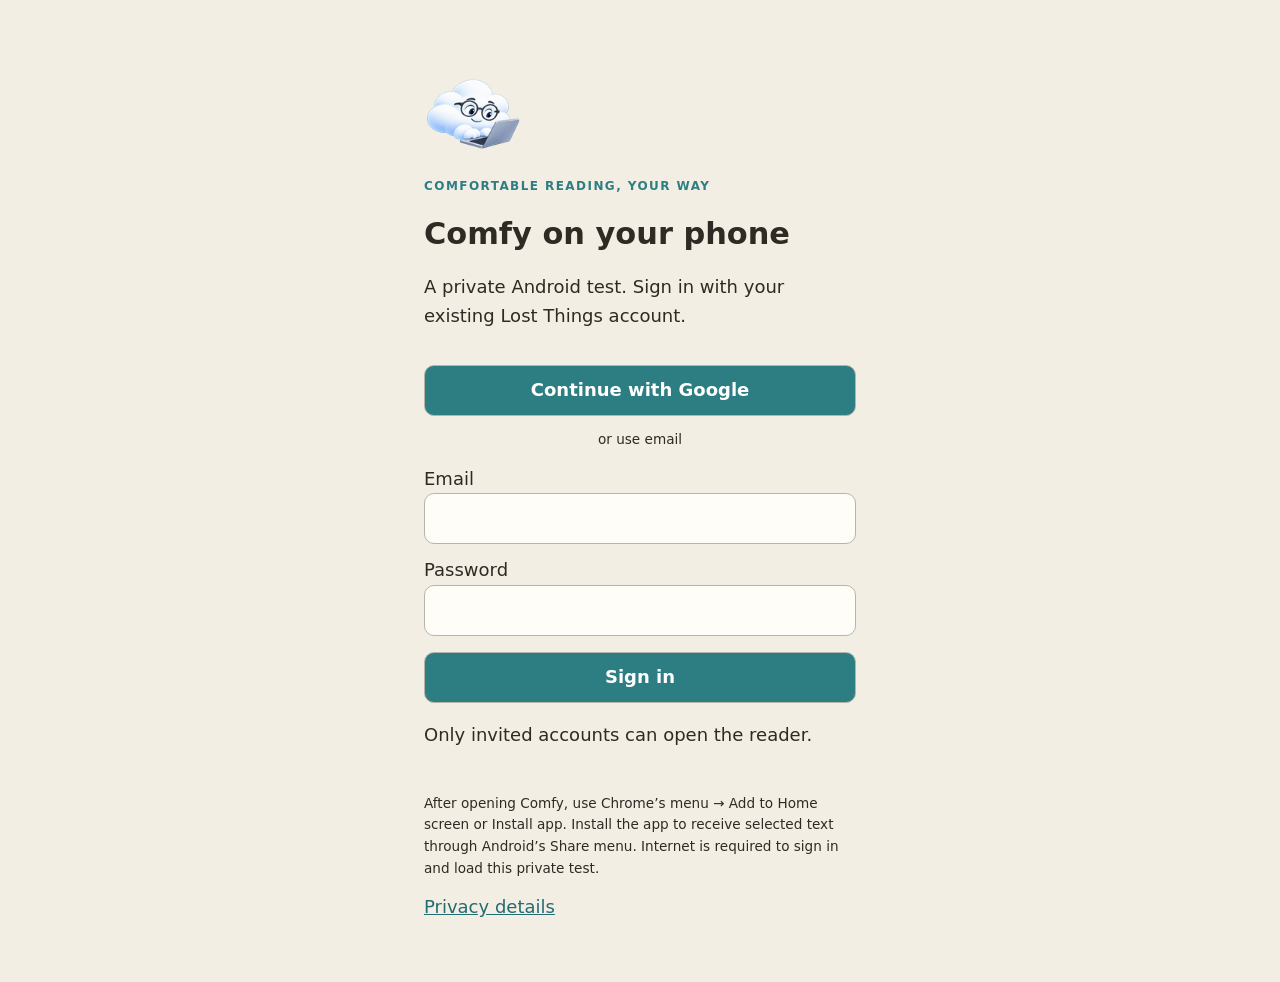
==== mobile-test/index.html @ e3609ec7 "Add Android share target to private Comfy phone test" ====
<!doctype html><html lang="en"><head><meta charset="utf-8"><meta name="viewport" content="width=device-width,initial-scale=1,viewport-fit=cover"><meta name="robots" content="noindex,nofollow"><meta name="theme-color" content="#2d7e83"><meta name="referrer" content="no-referrer"><meta http-equiv="Content-Security-Policy" content="default-src 'self'; script-src 'self' blob:; style-src 'self' blob: 'unsafe-inline'; img-src 'self' data: blob:; font-src data: blob:; connect-src 'self' https://chkdwfcmskkfxqmzgqwf.supabase.co; worker-src 'self' blob:; frame-src 'self' blob:; media-src blob: data:; object-src 'none'; base-uri 'self'; form-action 'self'"><title>Comfy · Private phone test</title><link rel="manifest" href="manifest.webmanifest"><link rel="icon" href="icon.svg"><link rel="stylesheet" href="shell.css"><script src="config.js" defer></script><script src="share-store.js?v=0.1.1" defer></script><script src="mobile.js?v=0.1.1" defer></script></head><body><main id="login"><img class="logo" src="icon.svg" alt="Comfy cloud reading a laptop"><p class="eyebrow">COMFORTABLE READING, YOUR WAY</p><h1>Comfy on your phone</h1><p>A private Android test. Sign in with your existing Lost Things account.</p><button id="google" type="button">Continue with Google</button><p class="or">or use email</p><form id="emailForm"><label for="email">Email</label><input id="email" type="email" autocomplete="username" required><label for="password">Password</label><input id="password" type="password" autocomplete="current-password" required><button type="submit">Sign in</button></form><p id="status" role="status" aria-live="polite">Only invited accounts can open the reader.</p><button id="install" class="quiet" type="button" hidden>Install Comfy</button><p class="small">After opening Comfy, use Chrome’s menu → Add to Home screen or Install app. Install the app to receive selected text through Android’s Share menu. Internet is required to sign in and load this private test.</p><a href="https://comfyreader.github.io/privacy.html" target="_blank" rel="noopener">Privacy details</a></main><header id="sessionBar" hidden><span>Comfy · Android test 0.1.1</span><div><button id="installReader" class="quiet" type="button" hidden>Install</button><button id="signOut" class="quiet" type="button">Sign out</button></div></header><iframe id="reader" title="Comfy comfortable reading view" allow="autoplay" hidden></iframe></body></html>
---- mobile-test/shell.css ----
*{box-sizing:border-box}body{margin:0;background:#f2eee4;color:#2e2a24;font:18px/1.6 system-ui,sans-serif}#login{max-width:480px;margin:4vh auto;padding:24px}h1{font-size:1.9rem;line-height:1.2}.logo{width:96px}.eyebrow{font-size:.75rem;letter-spacing:.12em;color:#2d7e83;font-weight:bold}label{display:block;margin-top:12px}input,button{font:inherit;min-height:48px;width:100%;border-radius:10px;padding:10px 14px;border:1px solid #b7b5aa}input{background:#fffdf7;color:inherit}button{cursor:pointer;margin-top:16px;background:#2d7e83;color:white;font-weight:600}button:disabled{opacity:.6;cursor:wait}.quiet{background:#fffdf7;color:#2e2a24}.or{text-align:center;font-size:.85rem}.small{font-size:.85rem}#status{min-height:3em}#sessionBar{height:54px;display:flex;align-items:center;justify-content:space-between;padding:5px 12px;background:#fffdf7;border-bottom:1px solid #d8d2c6;font-size:14px}#sessionBar button{width:auto;min-height:40px;margin:0 0 0 6px;padding:4px 10px}#reader{border:0;width:100%;height:calc(100dvh - 54px);display:block}a{color:#246b72}[hidden]{display:none!important}
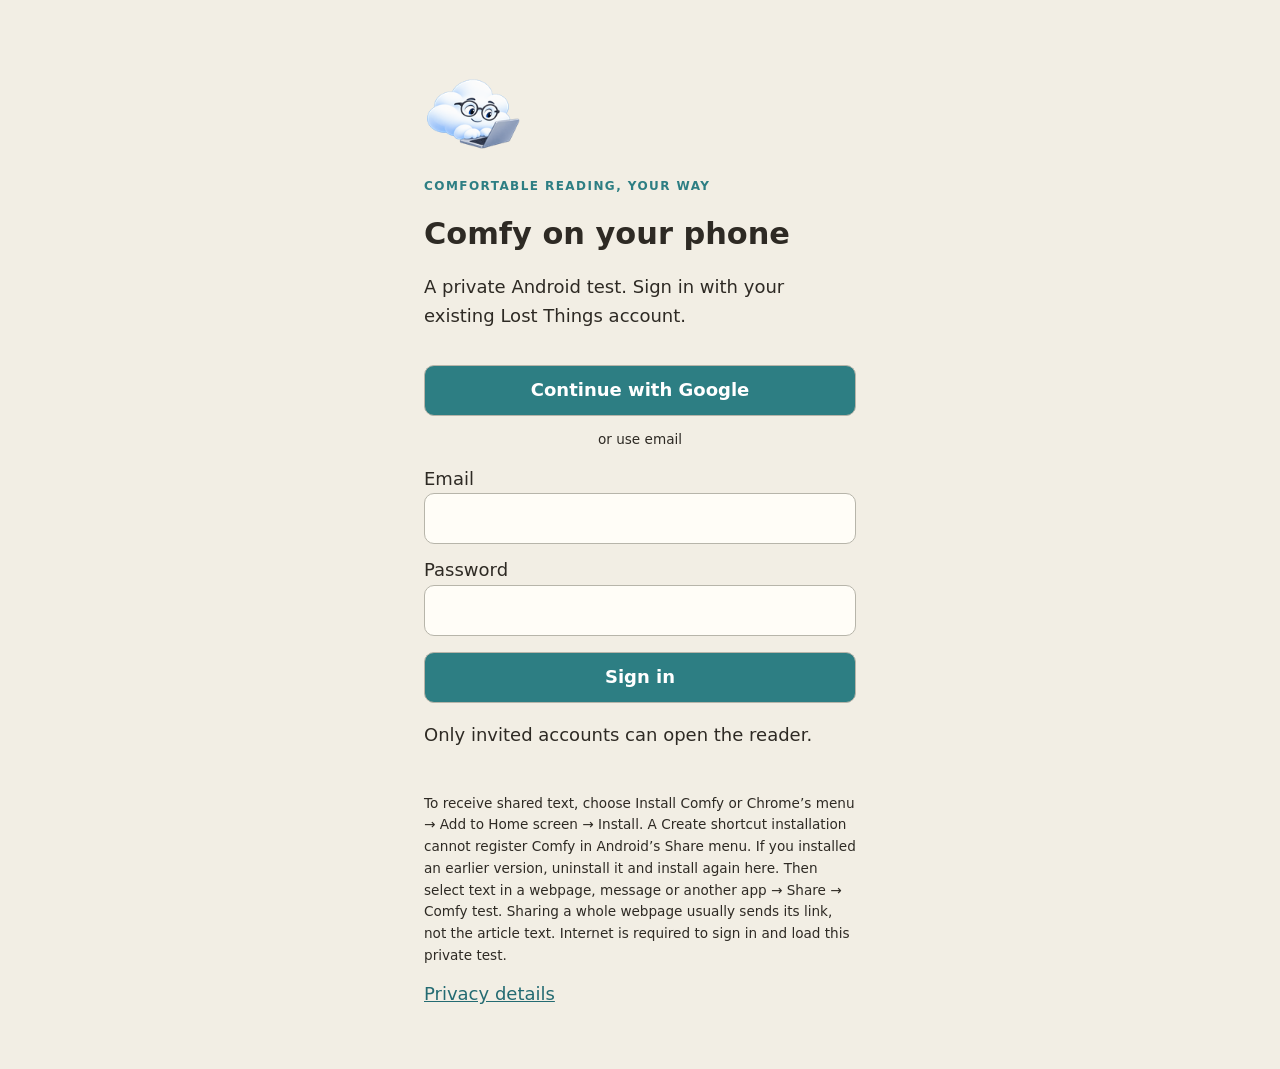
==== commit d4e226d2: "Correct Android app icons and share target installation" ====
--- a/mobile-test/index.html
+++ b/mobile-test/index.html
@@ -1 +1 @@
-<!doctype html><html lang="en"><head><meta charset="utf-8"><meta name="viewport" content="width=device-width,initial-scale=1,viewport-fit=cover"><meta name="robots" content="noindex,nofollow"><meta name="theme-color" content="#2d7e83"><meta name="referrer" content="no-referrer"><meta http-equiv="Content-Security-Policy" content="default-src 'self'; script-src 'self' blob:; style-src 'self' blob: 'unsafe-inline'; img-src 'self' data: blob:; font-src data: blob:; connect-src 'self' https://chkdwfcmskkfxqmzgqwf.supabase.co; worker-src 'self' blob:; frame-src 'self' blob:; media-src blob: data:; object-src 'none'; base-uri 'self'; form-action 'self'"><title>Comfy · Private phone test</title><link rel="manifest" href="manifest.webmanifest"><link rel="icon" href="icon.svg"><link rel="stylesheet" href="shell.css"><script src="config.js" defer></script><script src="share-store.js?v=0.1.1" defer></script><script src="mobile.js?v=0.1.1" defer></script></head><body><main id="login"><img class="logo" src="icon.svg" alt="Comfy cloud reading a laptop"><p class="eyebrow">COMFORTABLE READING, YOUR WAY</p><h1>Comfy on your phone</h1><p>A private Android test. Sign in with your existing Lost Things account.</p><button id="google" type="button">Continue with Google</button><p class="or">or use email</p><form id="emailForm"><label for="email">Email</label><input id="email" type="email" autocomplete="username" required><label for="password">Password</label><input id="password" type="password" autocomplete="current-password" required><button type="submit">Sign in</button></form><p id="status" role="status" aria-live="polite">Only invited accounts can open the reader.</p><button id="install" class="quiet" type="button" hidden>Install Comfy</button><p class="small">After opening Comfy, use Chrome’s menu → Add to Home screen or Install app. Install the app to receive selected text through Android’s Share menu. Internet is required to sign in and load this private test.</p><a href="https://comfyreader.github.io/privacy.html" target="_blank" rel="noopener">Privacy details</a></main><header id="sessionBar" hidden><span>Comfy · Android test 0.1.1</span><div><button id="installReader" class="quiet" type="button" hidden>Install</button><button id="signOut" class="quiet" type="button">Sign out</button></div></header><iframe id="reader" title="Comfy comfortable reading view" allow="autoplay" hidden></iframe></body></html>+<!doctype html><html lang="en"><head><meta charset="utf-8"><meta name="viewport" content="width=device-width,initial-scale=1,viewport-fit=cover"><meta name="robots" content="noindex,nofollow"><meta name="theme-color" content="#2d7e83"><meta name="referrer" content="no-referrer"><meta http-equiv="Content-Security-Policy" content="default-src 'self'; script-src 'self' blob:; style-src 'self' blob: 'unsafe-inline'; img-src 'self' data: blob:; font-src data: blob:; connect-src 'self' https://chkdwfcmskkfxqmzgqwf.supabase.co; worker-src 'self' blob:; frame-src 'self' blob:; media-src blob: data:; object-src 'none'; base-uri 'self'; form-action 'self'"><title>Comfy · Private phone test</title><link rel="manifest" href="manifest.webmanifest"><link rel="icon" href="icon.svg"><link rel="stylesheet" href="shell.css"><script src="config.js" defer></script><script src="share-store.js?v=0.1.2" defer></script><script src="mobile.js?v=0.1.2" defer></script></head><body><main id="login"><img class="logo" src="icon.svg" alt="Comfy cloud reading a laptop"><p class="eyebrow">COMFORTABLE READING, YOUR WAY</p><h1>Comfy on your phone</h1><p>A private Android test. Sign in with your existing Lost Things account.</p><button id="google" type="button">Continue with Google</button><p class="or">or use email</p><form id="emailForm"><label for="email">Email</label><input id="email" type="email" autocomplete="username" required><label for="password">Password</label><input id="password" type="password" autocomplete="current-password" required><button type="submit">Sign in</button></form><p id="status" role="status" aria-live="polite">Only invited accounts can open the reader.</p><button id="install" class="quiet" type="button" hidden>Install Comfy</button><p class="small">To receive shared text, choose Install Comfy or Chrome’s menu → Add to Home screen → Install. A Create shortcut installation cannot register Comfy in Android’s Share menu. If you installed an earlier version, uninstall it and install again here. Then select text in a webpage, message or another app → Share → Comfy test. Sharing a whole webpage usually sends its link, not the article text. Internet is required to sign in and load this private test.</p><a href="https://comfyreader.github.io/privacy.html" target="_blank" rel="noopener">Privacy details</a></main><header id="sessionBar" hidden><span>Comfy · Android test 0.1.2</span><div><button id="installReader" class="quiet" type="button" hidden>Install</button><button id="signOut" class="quiet" type="button">Sign out</button></div></header><iframe id="reader" title="Comfy comfortable reading view" allow="autoplay" hidden></iframe></body></html>
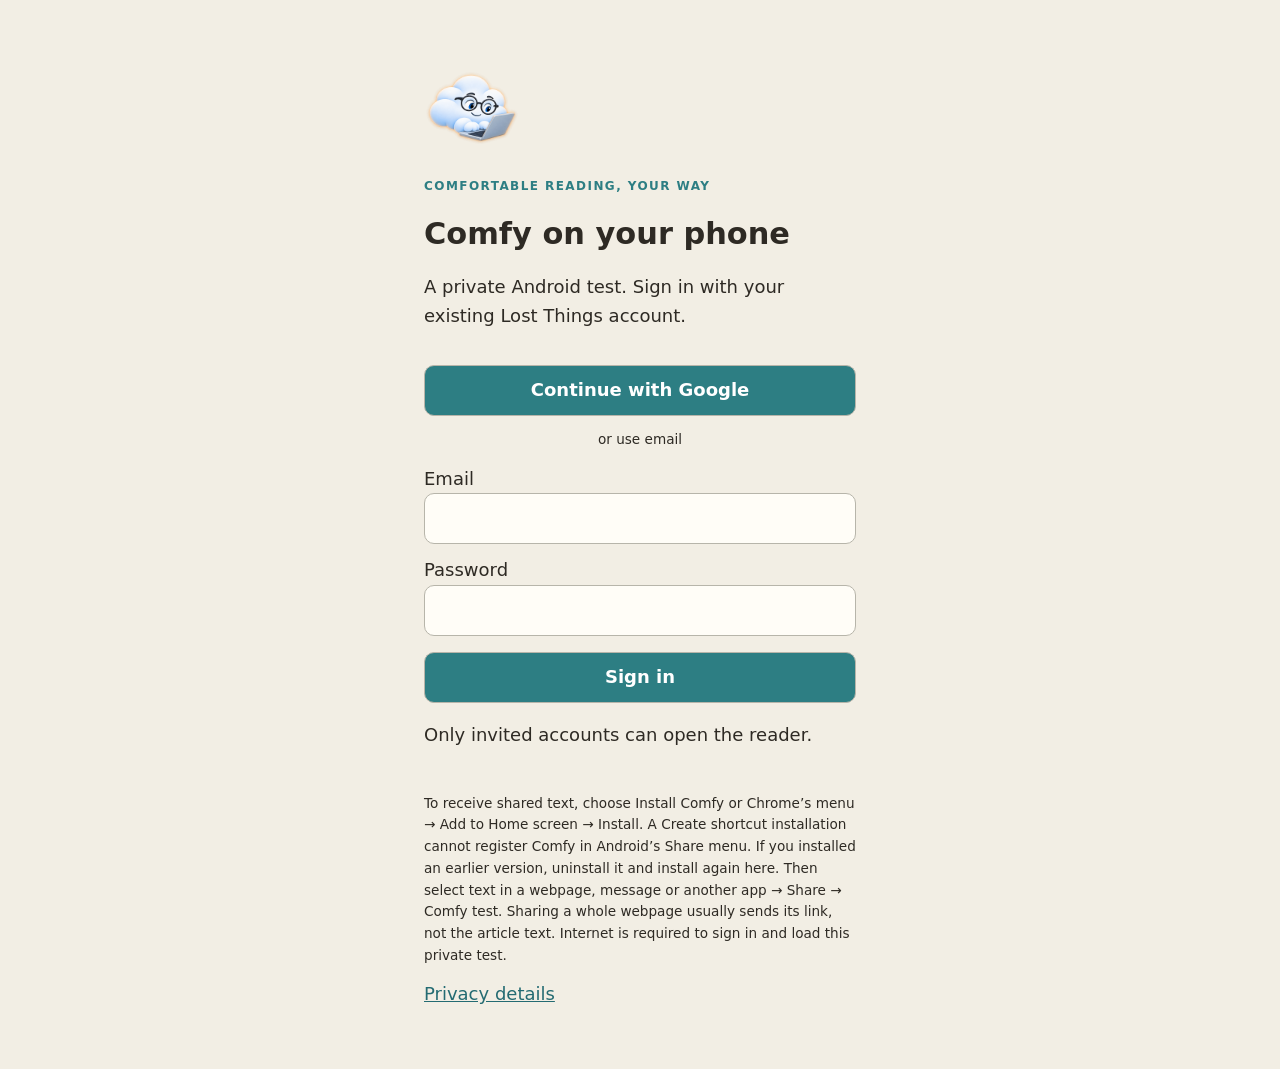
==== commit ecfaa863: "Refresh Android branding with transparent and sky-blue icons" ====
--- a/mobile-test/index.html
+++ b/mobile-test/index.html
@@ -1 +1 @@
-<!doctype html><html lang="en"><head><meta charset="utf-8"><meta name="viewport" content="width=device-width,initial-scale=1,viewport-fit=cover"><meta name="robots" content="noindex,nofollow"><meta name="theme-color" content="#2d7e83"><meta name="referrer" content="no-referrer"><meta http-equiv="Content-Security-Policy" content="default-src 'self'; script-src 'self' blob:; style-src 'self' blob: 'unsafe-inline'; img-src 'self' data: blob:; font-src data: blob:; connect-src 'self' https://chkdwfcmskkfxqmzgqwf.supabase.co; worker-src 'self' blob:; frame-src 'self' blob:; media-src blob: data:; object-src 'none'; base-uri 'self'; form-action 'self'"><title>Comfy · Private phone test</title><link rel="manifest" href="manifest.webmanifest"><link rel="icon" href="icon.svg"><link rel="stylesheet" href="shell.css"><script src="config.js" defer></script><script src="share-store.js?v=0.1.2" defer></script><script src="mobile.js?v=0.1.2" defer></script></head><body><main id="login"><img class="logo" src="icon.svg" alt="Comfy cloud reading a laptop"><p class="eyebrow">COMFORTABLE READING, YOUR WAY</p><h1>Comfy on your phone</h1><p>A private Android test. Sign in with your existing Lost Things account.</p><button id="google" type="button">Continue with Google</button><p class="or">or use email</p><form id="emailForm"><label for="email">Email</label><input id="email" type="email" autocomplete="username" required><label for="password">Password</label><input id="password" type="password" autocomplete="current-password" required><button type="submit">Sign in</button></form><p id="status" role="status" aria-live="polite">Only invited accounts can open the reader.</p><button id="install" class="quiet" type="button" hidden>Install Comfy</button><p class="small">To receive shared text, choose Install Comfy or Chrome’s menu → Add to Home screen → Install. A Create shortcut installation cannot register Comfy in Android’s Share menu. If you installed an earlier version, uninstall it and install again here. Then select text in a webpage, message or another app → Share → Comfy test. Sharing a whole webpage usually sends its link, not the article text. Internet is required to sign in and load this private test.</p><a href="https://comfyreader.github.io/privacy.html" target="_blank" rel="noopener">Privacy details</a></main><header id="sessionBar" hidden><span>Comfy · Android test 0.1.2</span><div><button id="installReader" class="quiet" type="button" hidden>Install</button><button id="signOut" class="quiet" type="button">Sign out</button></div></header><iframe id="reader" title="Comfy comfortable reading view" allow="autoplay" hidden></iframe></body></html>+<!doctype html><html lang="en"><head><meta charset="utf-8"><meta name="viewport" content="width=device-width,initial-scale=1,viewport-fit=cover"><meta name="robots" content="noindex,nofollow"><meta name="theme-color" content="#2d7e83"><meta name="referrer" content="no-referrer"><meta http-equiv="Content-Security-Policy" content="default-src 'self'; script-src 'self' blob:; style-src 'self' blob: 'unsafe-inline'; img-src 'self' data: blob:; font-src data: blob:; connect-src 'self' https://chkdwfcmskkfxqmzgqwf.supabase.co; worker-src 'self' blob:; frame-src 'self' blob:; media-src blob: data:; object-src 'none'; base-uri 'self'; form-action 'self'"><title>Comfy · Private phone test</title><link rel="manifest" href="manifest.webmanifest"><link rel="icon" href="icon.svg"><link rel="stylesheet" href="shell.css"><script src="config.js" defer></script><script src="share-store.js?v=0.1.8" defer></script><script src="mobile.js?v=0.1.8" defer></script></head><body><main id="login"><img class="logo" src="icon.svg" alt="Comfy cloud reading a laptop"><p class="eyebrow">COMFORTABLE READING, YOUR WAY</p><h1>Comfy on your phone</h1><p>A private Android test. Sign in with your existing Lost Things account.</p><button id="google" type="button">Continue with Google</button><p class="or">or use email</p><form id="emailForm"><label for="email">Email</label><input id="email" type="email" autocomplete="username" required><label for="password">Password</label><input id="password" type="password" autocomplete="current-password" required><button type="submit">Sign in</button></form><p id="status" role="status" aria-live="polite">Only invited accounts can open the reader.</p><button id="install" class="quiet" type="button" hidden>Install Comfy</button><p class="small">To receive shared text, choose Install Comfy or Chrome’s menu → Add to Home screen → Install. A Create shortcut installation cannot register Comfy in Android’s Share menu. If you installed an earlier version, uninstall it and install again here. Then select text in a webpage, message or another app → Share → Comfy test. Sharing a whole webpage usually sends its link, not the article text. Internet is required to sign in and load this private test.</p><a href="https://comfyreader.github.io/privacy.html" target="_blank" rel="noopener">Privacy details</a></main><header id="sessionBar" hidden><span>Comfy · Android test 0.1.8</span><div><button id="installReader" class="quiet" type="button" hidden>Install</button><button id="signOut" class="quiet" type="button">Sign out</button></div></header><iframe id="reader" title="Comfy comfortable reading view" allow="autoplay" hidden></iframe></body></html>
